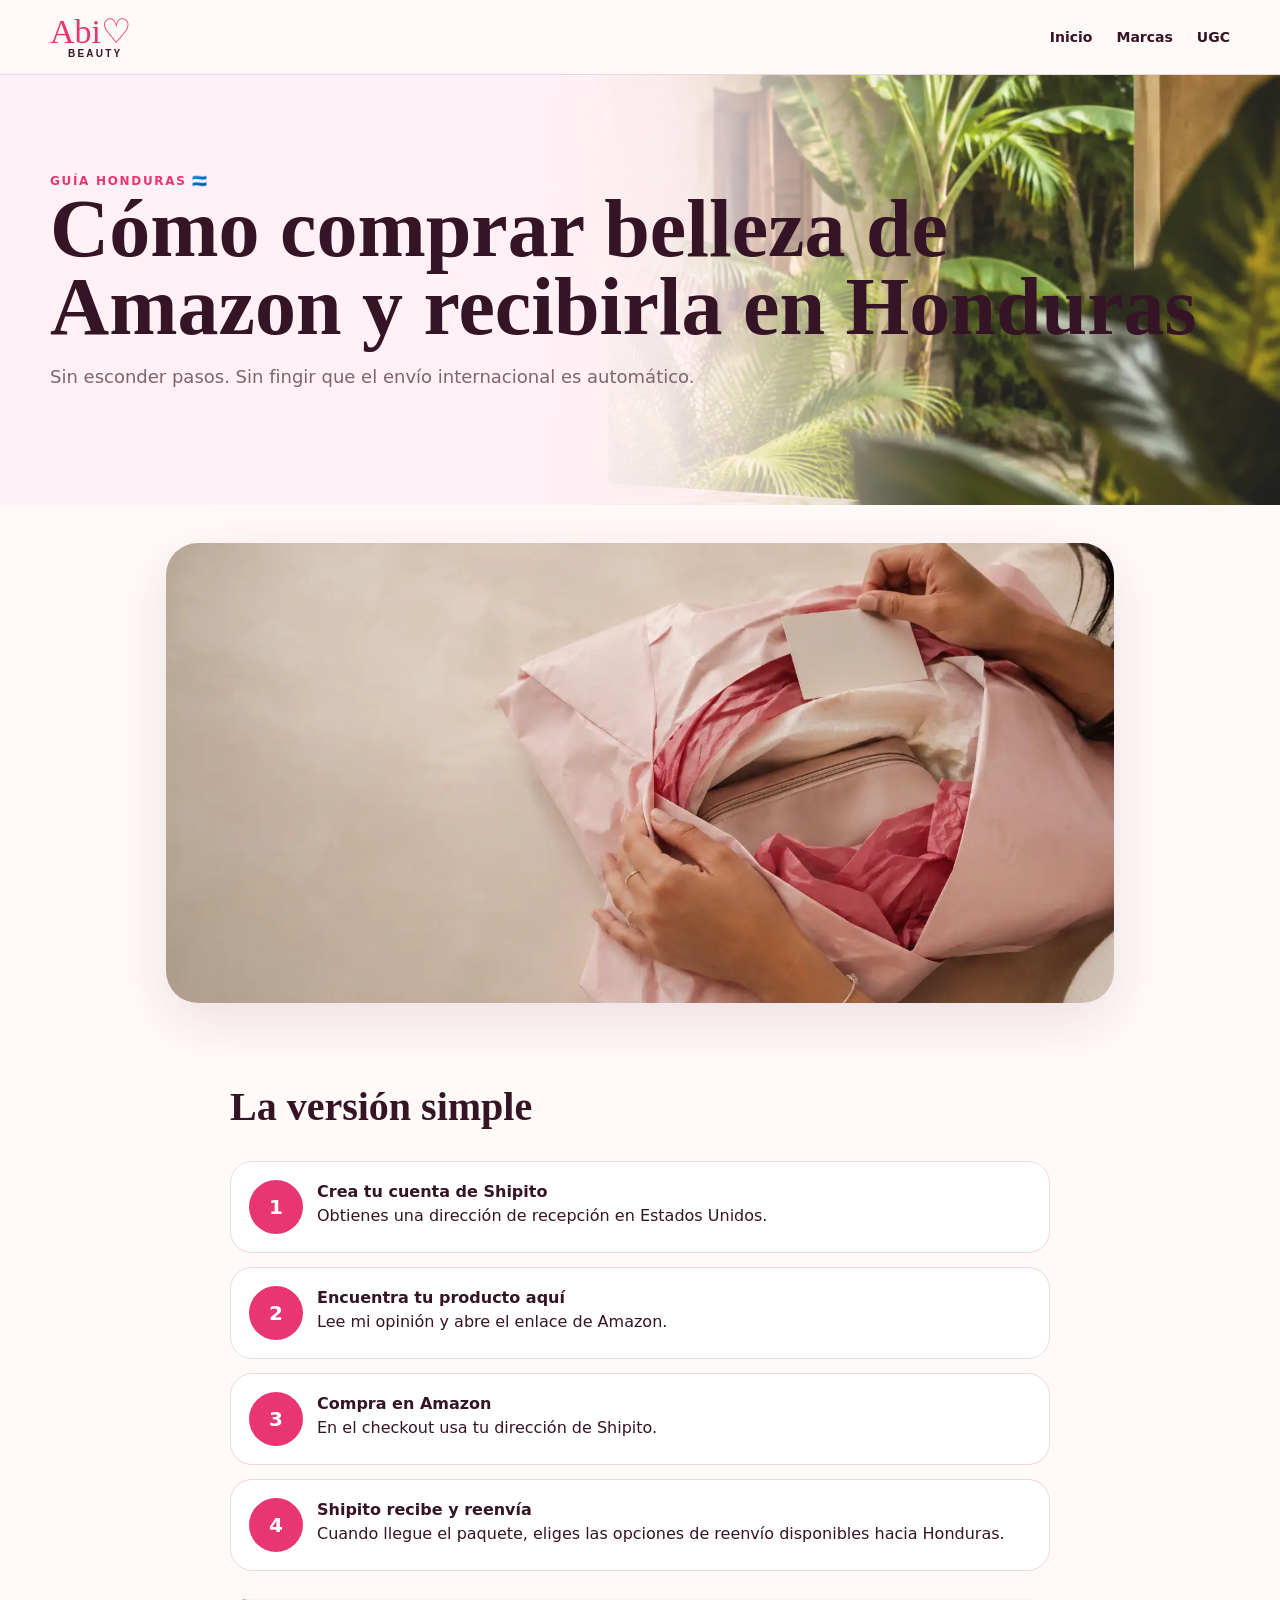
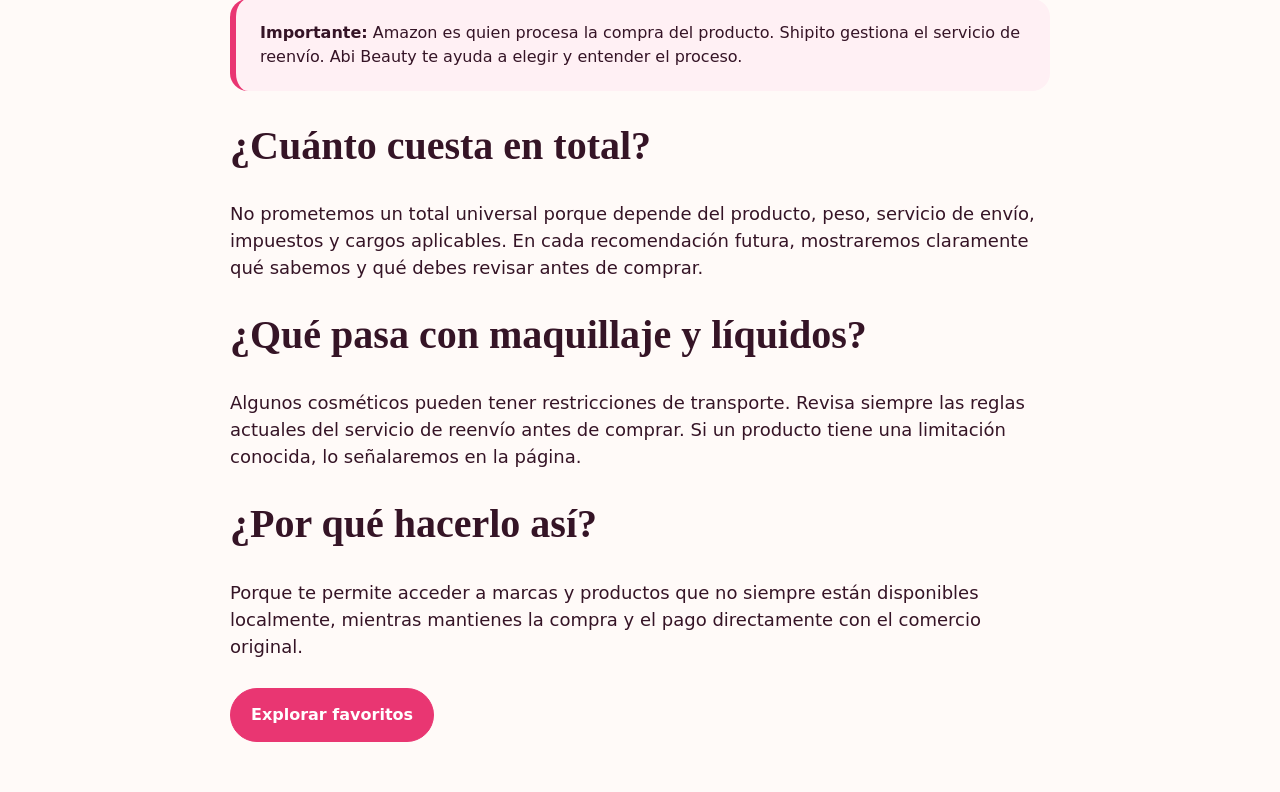
==== how-to-buy.html @ b08b92db "Deploy Abi Beauty static website" ====
<!doctype html>
<html lang="es">
<head>
<meta charset="utf-8">
<meta name="viewport" content="width=device-width,initial-scale=1">
<title>Cómo comprar desde Honduras — Abi Beauty</title>
<link rel="icon" href="assets/illustrations/sparkles.svg" type="image/svg+xml">
<link rel="stylesheet" href="styles.css">
</head>
<body>
<header class="header">
<div class="container nav">
<a class="logo script" href="index.html">Abi♡<small>BEAUTY</small>
</a>
<nav class="links">
<a href="index.html">Inicio</a>
<a href="maybelline.html">Marcas</a>
<a href="ugc.html">UGC</a>
</nav>
<button class="menu">☰</button>
</div>
</header>
<section class="subhero has-photo shipping-hero">
<div class="container">
<div class="eyebrow">Guía Honduras 🇭🇳</div>
<h1>Cómo comprar belleza de Amazon y recibirla en Honduras</h1>
<p class="section-sub">Sin esconder pasos. Sin fingir que el envío internacional es automático.</p>
</div>
</section>
<div class="content-media">
<img src="assets/images/editorial/parcel-unboxing.webp" alt="Paquete de belleza abierto y listo para recibir en Honduras">
</div>
<main class="content">
<h2>La versión simple</h2>
<div class="steps">
<div class="step">
<div class="num">1</div>
<div>
<strong>Crea tu cuenta de Shipito</strong>
<br>Obtienes una dirección de recepción en Estados Unidos.</div>
</div>
<div class="step">
<div class="num">2</div>
<div>
<strong>Encuentra tu producto aquí</strong>
<br>Lee mi opinión y abre el enlace de Amazon.</div>
</div>
<div class="step">
<div class="num">3</div>
<div>
<strong>Compra en Amazon</strong>
<br>En el checkout usa tu dirección de Shipito.</div>
</div>
<div class="step">
<div class="num">4</div>
<div>
<strong>Shipito recibe y reenvía</strong>
<br>Cuando llegue el paquete, eliges las opciones de reenvío disponibles hacia Honduras.</div>
</div>
</div>
<div class="callout">
<strong>Importante:</strong> Amazon es quien procesa la compra del producto. Shipito gestiona el servicio de reenvío. Abi Beauty te ayuda a elegir y entender el proceso.</div>
<h2>¿Cuánto cuesta en total?</h2>
<p>No prometemos un total universal porque depende del producto, peso, servicio de envío, impuestos y cargos aplicables. En cada recomendación futura, mostraremos claramente qué sabemos y qué debes revisar antes de comprar.</p>
<h2>¿Qué pasa con maquillaje y líquidos?</h2>
<p>Algunos cosméticos pueden tener restricciones de transporte. Revisa siempre las reglas actuales del servicio de reenvío antes de comprar. Si un producto tiene una limitación conocida, lo señalaremos en la página.</p>
<h2>¿Por qué hacerlo así?</h2>
<p>Porque te permite acceder a marcas y productos que no siempre están disponibles localmente, mientras mantienes la compra y el pago directamente con el comercio original.</p>
<div class="actions">
<a class="btn" href="index.html#favoritos">Explorar favoritos</a>
</div>
</main>
<script src="script.js">
</script>
</body>
</html>
---- styles.css ----
:root{--ink:#351426;--berry:#8f214e;--hot:#e93672;--rose:#f49ab4;--blush:#fff0f4;--cream:#fffaf8;--gold:#d9a62e;--muted:#7d6470;--line:#efd6de;--white:#fff;--shadow:0 18px 60px rgba(112,35,70,.12)}
*{box-sizing:border-box}
html{scroll-behavior:smooth}
body{margin:0;font-family:Inter,ui-sans-serif,system-ui,-apple-system,BlinkMacSystemFont,"Segoe UI",sans-serif;color:var(--ink);background:var(--cream);line-height:1.5}
.serif{font-family:Georgia,"Times New Roman",serif}
.script{font-family:"Brush Script MT","Segoe Script",cursive}
.container{width:min(1180px,calc(100% - 32px));margin:auto}
.announcement{background:var(--ink);color:white;text-align:center;padding:8px 12px;font-size:13px;letter-spacing:.02em}
.header{position:sticky;top:0;z-index:30;background:rgba(255,250,248,.93);backdrop-filter:blur(16px);border-bottom:1px solid var(--line)}
.nav{display:flex;align-items:center;justify-content:space-between;gap:22px;min-height:74px}
.logo{font-size:34px;color:var(--hot);text-decoration:none;line-height:1}
.logo small{display:block;font:700 10px/1 Inter,sans-serif;letter-spacing:.22em;color:var(--ink);margin-left:18px}
.links{display:flex;gap:24px;align-items:center}
.links a{font-size:14px;font-weight:800;text-decoration:none;color:var(--ink)}
.links a:hover{color:var(--hot)}
.menu{display:none;border:0;background:none;font-size:28px}
.btn{display:inline-flex;align-items:center;justify-content:center;gap:8px;padding:14px 20px;border-radius:999px;border:1px solid var(--hot);background:var(--hot);color:white;font-weight:900;text-decoration:none;transition:.2s}
.btn:hover{transform:translateY(-2px);box-shadow:0 12px 30px rgba(233,54,114,.25)}
.btn.secondary{background:white;color:var(--hot)}
.hero{position:relative;overflow:hidden;background:linear-gradient(90deg,#fff4f7 0 41%,rgba(255,244,247,.9) 48%,rgba(255,244,247,.12) 70%),url('assets/images/editorial/hero-raspberry-gloss.webp') center/cover;min-height:610px}
.hero:after{content:"";position:absolute;inset:auto 0 0;height:150px;background:linear-gradient(transparent,var(--cream))}
.hero .container{position:relative;z-index:2;min-height:610px;display:flex;align-items:center}
.hero-copy{max-width:610px;padding:72px 0 120px}
.kicker{font-weight:900;color:var(--hot);text-transform:uppercase;letter-spacing:.16em;font-size:13px}
.hero h1{font-size:clamp(56px,8vw,108px);line-height:.82;margin:12px 0 22px;text-transform:uppercase;letter-spacing:-.05em}
.hero h1 span{display:block;font-family:"Brush Script MT","Segoe Script",cursive;text-transform:none;font-weight:400;color:var(--hot);font-size:.68em;letter-spacing:0}
.hero p{font-size:20px;max-width:570px}
.actions{display:flex;gap:12px;flex-wrap:wrap;margin-top:28px}
.sticky-note{position:absolute;right:2%;top:54px;background:#fff7e9;padding:24px 22px;width:245px;transform:rotate(3deg);box-shadow:var(--shadow);font-weight:800}
.sticky-note strong{display:block;font-size:29px;line-height:1;color:var(--hot);margin-bottom:12px}
.decor{position:absolute;pointer-events:none;opacity:.95}
.decor.lip{right:25%;bottom:30px;width:80px;transform:rotate(-20deg)}
.decor.compact{right:-20px;bottom:10px;width:170px}
.section{padding:76px 0;position:relative}
.section.pink{background:#fff0f4}
.section.dark{background:var(--ink);color:white}
.section-head{display:flex;align-items:flex-end;justify-content:space-between;gap:16px;margin-bottom:28px}
.eyebrow{color:var(--hot);font-weight:900;text-transform:uppercase;letter-spacing:.14em;font-size:12px}
.section h2{font:700 clamp(38px,5vw,64px)/.98 Georgia,"Times New Roman",serif;margin:6px 0}
.section-sub{max-width:680px;color:var(--muted);font-size:18px}
.dark .section-sub{color:#e7cfd9}
.cards{display:grid;grid-template-columns:repeat(3,1fr);gap:18px}
.story-card{position:relative;min-height:460px;border-radius:28px;overflow:hidden;background:white;box-shadow:var(--shadow)}
.story-card img{width:100%;height:100%;object-fit:cover;position:absolute;inset:0}
.story-card:after{content:"";position:absolute;inset:35% 0 0;background:linear-gradient(transparent,rgba(32,5,19,.9))}
.story-content{position:absolute;z-index:2;left:22px;right:22px;bottom:22px;color:white}
.story-content h3{font-size:28px;line-height:1.05;margin:6px 0}
.play{width:48px;height:48px;border-radius:50%;background:white;color:var(--hot);display:grid;place-items:center;font-weight:900}
.brand-grid{display:grid;grid-template-columns:repeat(6,1fr);gap:14px}
.brand{background:white;border:1px solid var(--line);border-radius:24px;padding:28px 10px;text-align:center;font:700 25px Georgia,serif;box-shadow:0 10px 25px rgba(112,35,70,.06);text-decoration:none;color:var(--ink)}
.brand:hover{transform:translateY(-3px);border-color:var(--rose)}
.beauty-showcase{overflow:hidden;background:linear-gradient(135deg,#fffaf8 0 56%,#f8dfe7 100%)}
.showcase-grid{display:grid;grid-template-columns:.78fr 1.22fr;gap:38px;align-items:center}
.showcase-copy{position:relative;z-index:3;padding:18px 0}
.showcase-copy h2{font-size:clamp(52px,6vw,84px);letter-spacing:-.04em}
.showcase-tags{display:flex;gap:9px;flex-wrap:wrap;margin-top:24px}
.showcase-tags span{padding:9px 13px;border:1px solid #e8bdcb;border-radius:999px;background:rgba(255,255,255,.72);color:var(--berry);font-size:13px;font-weight:900}
.beauty-stage{position:relative;min-height:640px;border-radius:42px;overflow:hidden;isolation:isolate;box-shadow:var(--shadow)}
.beauty-stage:after{content:"";position:absolute;inset:0;z-index:1;background:linear-gradient(90deg,rgba(255,244,238,.28),transparent 44%),linear-gradient(0deg,rgba(53,20,38,.08),transparent 38%);pointer-events:none}
.beauty-stage img{position:absolute;z-index:2;object-fit:contain;filter:drop-shadow(0 16px 22px rgba(69,15,41,.14))}
.beauty-stage .stage-bg{inset:0;width:100%;height:100%;z-index:0;object-fit:cover;filter:none}
.stage-profile{right:-2%;bottom:-10%;width:55%;height:94%}
.stage-mirror{left:4%;top:5%;width:22%;height:39%;transform:rotate(-14deg)}
.stage-pouch{left:7%;bottom:8%;width:37%;height:26%;transform:rotate(2deg)}
.stage-compact{left:35%;bottom:7%;width:22%;height:22%;transform:rotate(8deg)}
.stage-gloss{left:31%;top:22%;width:8%;height:31%;transform:rotate(10deg)}
.stage-lipstick{left:42%;top:30%;width:10%;height:28%;transform:rotate(-8deg)}
.stage-brush{left:19%;top:23%;width:10%;height:37%;transform:rotate(21deg)}
.stage-sparkles{left:43%;top:5%;width:15%;height:18%;filter:none!important}
.stage-heart{left:2%;top:47%;width:13%;height:14%;filter:none!important;transform:rotate(-8deg)}
.split{display:grid;grid-template-columns:1.1fr .9fr;gap:34px;align-items:center}
.human-panel{position:relative;min-height:560px;border-radius:36px;overflow:hidden;background:url('assets/images/editorial/parcel-unboxing.webp') center/cover}
.human-panel .badge{position:absolute;left:24px;bottom:24px;background:white;padding:18px 20px;border-radius:22px;max-width:300px;box-shadow:var(--shadow)}
.steps{display:grid;gap:14px}
.step{display:grid;grid-template-columns:54px 1fr;gap:14px;background:white;padding:18px;border-radius:22px;border:1px solid var(--line)}
.num{width:54px;height:54px;border-radius:50%;background:var(--hot);color:white;display:grid;place-items:center;font-weight:900;font-size:20px}
.product-grid{display:grid;grid-template-columns:repeat(4,1fr);gap:16px}
.product{background:white;border-radius:24px;padding:18px;border:1px solid var(--line);box-shadow:0 10px 30px rgba(112,35,70,.07)}
.product-art{height:190px;border-radius:20px;background:linear-gradient(145deg,#fff5f8,#f7cad8);display:grid;place-items:center;overflow:hidden;position:relative}
.product-art img{width:100%;height:100%;max-height:none;max-width:none;object-fit:cover}
.product h3{font-size:18px;margin:14px 0 6px}
.price{font-weight:900;color:var(--berry);font-size:22px}
.stars{color:var(--gold);font-size:14px}
.note{font-size:12px;color:var(--muted)}
.guide-grid{display:grid;grid-template-columns:repeat(3,1fr);gap:18px}
.guide{background:white;border-radius:24px;overflow:hidden;border:1px solid var(--line)}
.guide img{width:100%;height:220px;object-fit:cover}
.guide .copy{padding:18px}
.trust{display:grid;grid-template-columns:repeat(4,1fr);gap:14px;margin-top:38px}
.trust div{border-top:1px solid rgba(255,255,255,.18);padding-top:18px}
.ugc{display:grid;grid-template-columns:.9fr 1.1fr;gap:30px;align-items:center}
.ugc-photo{min-height:540px;border-radius:34px;background:url('assets/images/editorial/women-getting-ready.webp') center/cover}
.footer{background:#26101e;color:white;padding:52px 0 30px}
.footer-grid{display:grid;grid-template-columns:1.2fr repeat(3,.8fr);gap:30px}
.footer a{color:#f8d9e4;text-decoration:none;display:block;margin:8px 0}
.disclosure{border-top:1px solid rgba(255,255,255,.14);margin-top:32px;padding-top:20px;color:#d8bdc8;font-size:12px}
.subhero{padding:80px 0;background:linear-gradient(135deg,#fff1f5,#fde1e9);position:relative;overflow:hidden}
.subhero.has-photo{min-height:430px;display:flex;align-items:center;background:#fff1f5}
.subhero.has-photo:before{content:"";position:absolute;inset:0;background:linear-gradient(90deg,#fff1f5 0 43%,rgba(255,241,245,.92) 52%,rgba(255,241,245,.12) 76%),var(--subhero-image) center/cover}
.subhero.has-photo .container{position:relative;z-index:1}
.subhero.ugc-hero{--subhero-image:url('assets/images/editorial/women-getting-ready.webp')}
.subhero.shipping-hero{--subhero-image:url('assets/images/editorial/honduran-courtyard.webp')}
.subhero h1{font:700 clamp(46px,7vw,82px)/.95 Georgia,serif;margin:0}
.content{max-width:820px;margin:0 auto;padding:50px 0}
.content h2{font:700 40px/1.05 Georgia,serif}
.content p,.content li{font-size:18px}
.callout{background:#fff0f4;border-left:6px solid var(--hot);padding:22px 24px;border-radius:18px;margin:28px 0}
.product-hero{display:grid;grid-template-columns:1fr 1fr;gap:30px;padding:60px 0}
.product-gallery{background:#fff0f4;border-radius:34px;min-height:560px;display:grid;place-items:center;position:relative;overflow:hidden}
.product-gallery img.main-art{width:100%;height:100%;object-fit:cover}
.product-gallery .portrait{position:absolute;right:20px;bottom:18px;width:180px;height:220px;object-fit:cover;border:8px solid white;transform:rotate(4deg);box-shadow:var(--shadow)}
.product-info h1{font:700 clamp(42px,5vw,72px)/.98 Georgia,serif;margin:8px 0}
.tabs{display:flex;gap:10px;flex-wrap:wrap;margin:28px 0}
.pill{border:1px solid var(--line);background:white;border-radius:999px;padding:10px 14px;font-weight:800}
.proscons{display:grid;grid-template-columns:1fr 1fr;gap:18px}
.panel{background:white;border:1px solid var(--line);border-radius:22px;padding:22px}
.brand-hero{display:grid;grid-template-columns:1fr 1fr;min-height:520px;background:#fff0f4}
.brand-copy{padding:70px max(30px,calc((100vw - 1180px)/2));padding-right:40px}
.brand-photo{background:url('assets/images/editorial/mascara-application.webp') center/cover}
.quote{font:700 34px/1.15 Georgia,serif;color:var(--berry)}
.ugc-grid{display:grid;grid-template-columns:repeat(3,1fr);gap:16px;margin-top:28px}
.ugc-grid img{width:100%;height:260px;object-fit:cover;border-radius:24px}
.content-media{max-width:980px;margin:38px auto 0;padding:0 16px}
.content-media img{display:block;width:100%;max-height:460px;object-fit:cover;border-radius:32px;box-shadow:var(--shadow)}
@media(max-width:900px){.links{display:none}
.menu{display:block}
.links.open{display:flex;position:absolute;left:16px;right:16px;top:74px;flex-direction:column;background:white;padding:24px;border-radius:18px;box-shadow:var(--shadow);align-items:flex-start}
.hero{background:linear-gradient(180deg,rgba(255,244,247,.98) 0 43%,rgba(255,244,247,.18) 66%),url('assets/images/editorial/mobile-vanity.webp') center/cover;min-height:760px}
.hero .container{min-height:760px;align-items:flex-start}
.hero-copy{padding-top:70px;max-width:100%}
.sticky-note{display:none}
.hero h1{font-size:64px}
.cards,.guide-grid{grid-template-columns:1fr}
.brand-grid{grid-template-columns:repeat(3,1fr)}
.split,.ugc,.product-hero,.brand-hero,.showcase-grid{grid-template-columns:1fr}
.beauty-stage{min-height:620px}
.product-grid{grid-template-columns:repeat(2,1fr)}
.trust{grid-template-columns:repeat(2,1fr)}
.footer-grid{grid-template-columns:1fr 1fr}
.brand-photo{min-height:420px}
.human-panel{min-height:480px}
.subhero.has-photo{min-height:600px;align-items:flex-start}
.subhero.has-photo:before{background:linear-gradient(180deg,rgba(255,241,245,.98) 0 42%,rgba(255,241,245,.2) 68%),var(--subhero-image) center/cover}
.ugc-grid{grid-template-columns:1fr 1fr}
}
@media(max-width:560px){.container{width:min(100% - 22px,1180px)}
.brand-copy{min-width:0;padding:56px 22px}
.brand-copy h1{font-size:clamp(48px,14vw,58px)!important}
.brand-photo{min-width:0}
.announcement{font-size:11px}
.hero h1{font-size:52px}
.hero p{font-size:17px}
.section{padding:56px 0}
.section-head{align-items:flex-start;flex-direction:column}
.brand-grid{grid-template-columns:repeat(2,1fr)}
.brand{font-size:21px;padding:24px 8px}
.product-grid{grid-template-columns:1fr 1fr;gap:10px}
.product{padding:11px;border-radius:18px}
.product-art{height:150px}
.product-art img{max-height:125px}
.product-art img{max-height:none}
.product h3{font-size:15px}
.btn{width:100%}
.actions .btn{width:auto}
.trust{grid-template-columns:1fr}
.footer-grid{grid-template-columns:1fr}
.proscons{grid-template-columns:1fr}
.ugc-photo{min-height:450px}
.human-panel{min-height:450px}
.story-card{min-height:410px}
.product-hero{padding-top:24px}
.product-gallery{min-height:420px}
.product-gallery img.main-art{height:290px}
.product-gallery .portrait{width:130px;height:160px}
.ugc-grid{grid-template-columns:1fr}
.ugc-grid img{height:320px}
.beauty-stage{min-height:510px;border-radius:28px}
.stage-profile{width:61%;right:-8%}
.stage-mirror{width:25%}
.stage-pouch{width:41%}
.stage-compact{left:33%;width:25%}
.stage-gloss{left:29%;width:9%}
.stage-lipstick{left:41%;width:11%}
.stage-brush{left:16%;width:11%}
}
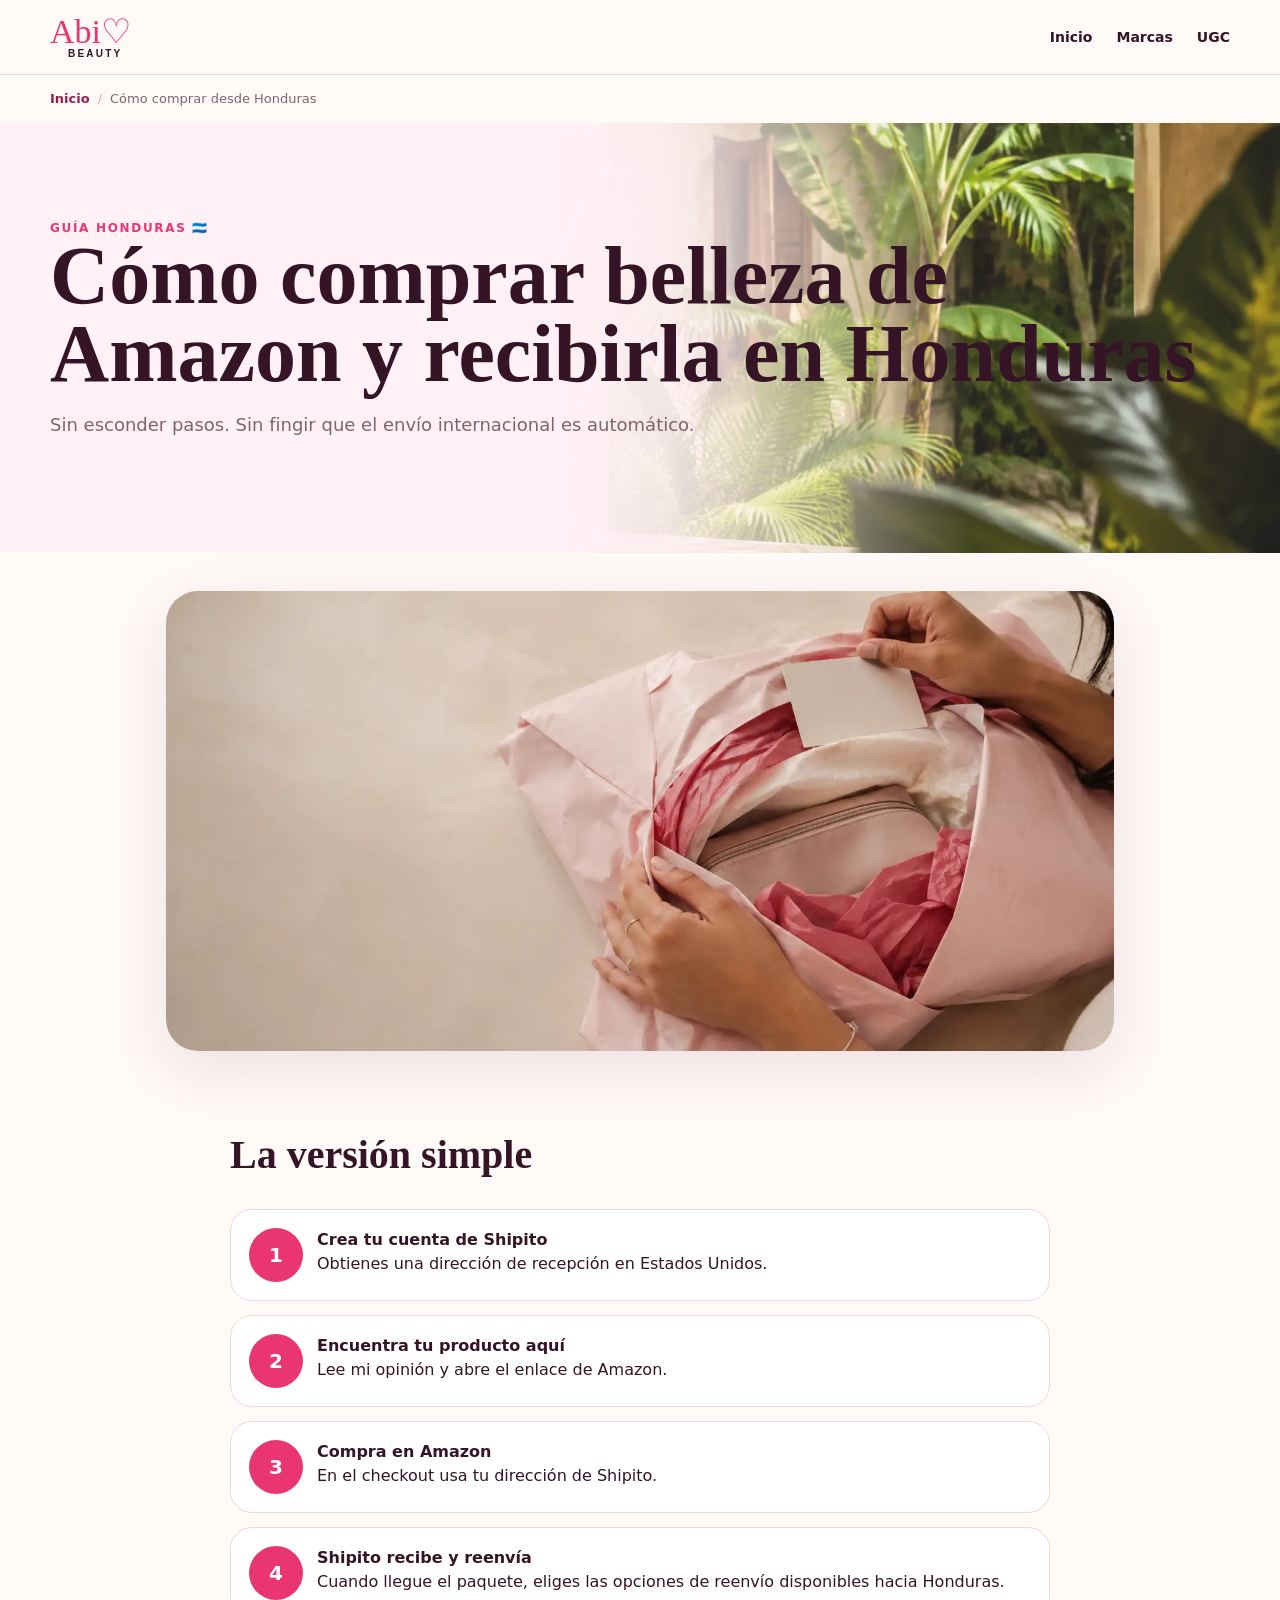
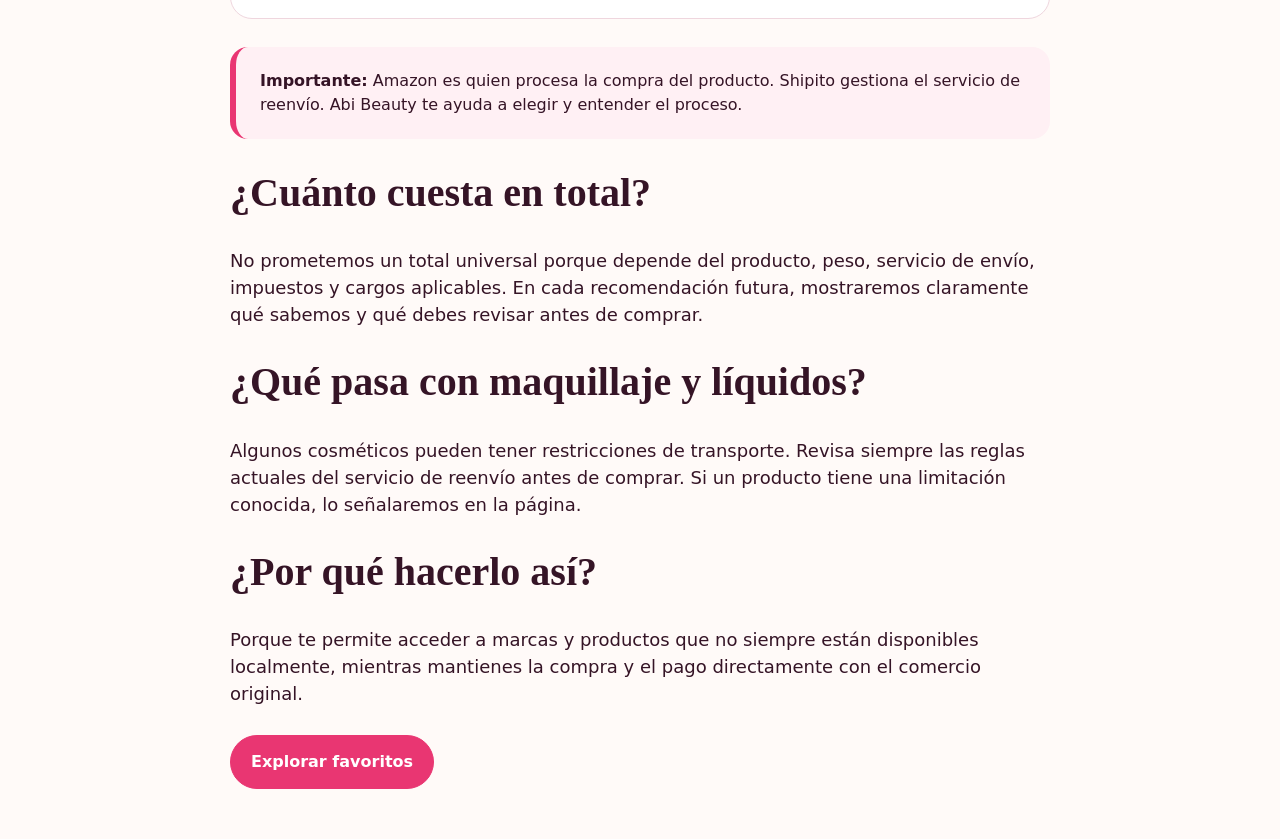
==== commit fdef0ef7: "Add technical SEO foundation" ====
--- a/how-to-buy.html
+++ b/how-to-buy.html
@@ -5,6 +5,13 @@
 <meta name="viewport" content="width=device-width,initial-scale=1">
 <title>Cómo comprar desde Honduras — Abi Beauty</title>
 <link rel="icon" href="assets/illustrations/sparkles.svg" type="image/svg+xml">
+<meta name="description" content="Guía clara para comprar productos de belleza en Amazon, usar un servicio de reenvío y recibir pedidos en Honduras.">
+<link rel="canonical" href="https://abi-beauty-honduras.vercel.app/how-to-buy">
+<meta property="og:locale" content="es_HN"><meta property="og:type" content="article"><meta property="og:site_name" content="Abi Beauty">
+<meta property="og:title" content="Cómo comprar desde Honduras — Abi Beauty"><meta property="og:description" content="Guía clara para comprar belleza en Amazon y recibir pedidos en Honduras mediante un servicio de reenvío."><meta property="og:url" content="https://abi-beauty-honduras.vercel.app/how-to-buy"><meta property="og:image" content="https://abi-beauty-honduras.vercel.app/assets/images/editorial/parcel-unboxing.webp">
+<meta name="twitter:card" content="summary_large_image"><meta name="twitter:title" content="Cómo comprar desde Honduras — Abi Beauty"><meta name="twitter:description" content="Guía clara para comprar belleza en Amazon y recibir pedidos en Honduras mediante un servicio de reenvío."><meta name="twitter:image" content="https://abi-beauty-honduras.vercel.app/assets/images/editorial/parcel-unboxing.webp">
+<script type="application/ld+json">{"@context":"https://schema.org","@type":"WebPage","@id":"https://abi-beauty-honduras.vercel.app/how-to-buy#webpage","url":"https://abi-beauty-honduras.vercel.app/how-to-buy","name":"Cómo comprar desde Honduras — Abi Beauty","description":"Guía para comprar productos de belleza en Amazon y recibirlos en Honduras mediante un servicio de reenvío.","inLanguage":"es-HN","isPartOf":{"@id":"https://abi-beauty-honduras.vercel.app/#website"}}</script>
+<script type="application/ld+json">{"@context":"https://schema.org","@type":"BreadcrumbList","itemListElement":[{"@type":"ListItem","position":1,"name":"Inicio","item":"https://abi-beauty-honduras.vercel.app/"},{"@type":"ListItem","position":2,"name":"Cómo comprar desde Honduras","item":"https://abi-beauty-honduras.vercel.app/how-to-buy"}]}</script>
 <link rel="stylesheet" href="styles.css">
 </head>
 <body>
@@ -20,6 +27,7 @@
 <button class="menu">☰</button>
 </div>
 </header>
+<nav class="breadcrumbs container" aria-label="Migas de pan"><ol><li><a href="index.html">Inicio</a></li><li aria-current="page">Cómo comprar desde Honduras</li></ol></nav>
 <section class="subhero has-photo shipping-hero">
 <div class="container">
 <div class="eyebrow">Guía Honduras 🇭🇳</div>
@@ -28,7 +36,7 @@
 </div>
 </section>
 <div class="content-media">
-<img src="assets/images/editorial/parcel-unboxing.webp" alt="Paquete de belleza abierto y listo para recibir en Honduras">
+<img src="assets/images/editorial/parcel-unboxing.webp" alt="Paquete de belleza abierto y listo para recibir en Honduras" width="1536" height="1024" fetchpriority="high" decoding="async">
 </div>
 <main class="content">
 <h2>La versión simple</h2>
@@ -70,6 +78,7 @@
 <a class="btn" href="index.html#favoritos">Explorar favoritos</a>
 </div>
 </main>
+<script src="data/affiliate-links.js"></script>
 <script src="script.js">
 </script>
 </body>
--- a/styles.css
+++ b/styles.css
@@ -1,7 +1,7 @@
 :root{--ink:#351426;--berry:#8f214e;--hot:#e93672;--rose:#f49ab4;--blush:#fff0f4;--cream:#fffaf8;--gold:#d9a62e;--muted:#7d6470;--line:#efd6de;--white:#fff;--shadow:0 18px 60px rgba(112,35,70,.12)}
 *{box-sizing:border-box}
-html{scroll-behavior:smooth}
-body{margin:0;font-family:Inter,ui-sans-serif,system-ui,-apple-system,BlinkMacSystemFont,"Segoe UI",sans-serif;color:var(--ink);background:var(--cream);line-height:1.5}
+html{scroll-behavior:smooth;overflow-x:clip}
+body{margin:0;overflow-x:hidden;font-family:Inter,ui-sans-serif,system-ui,-apple-system,BlinkMacSystemFont,"Segoe UI",sans-serif;color:var(--ink);background:var(--cream);line-height:1.5}
 .serif{font-family:Georgia,"Times New Roman",serif}
 .script{font-family:"Brush Script MT","Segoe Script",cursive}
 .container{width:min(1180px,calc(100% - 32px));margin:auto}
@@ -183,3 +183,12 @@
 .stage-lipstick{left:41%;width:11%}
 .stage-brush{left:16%;width:11%}
 }
+.sr-only{position:absolute;width:1px;height:1px;padding:0;margin:-1px;overflow:hidden;clip:rect(0,0,0,0);white-space:nowrap;border:0}
+.is-disabled,.is-pending{cursor:not-allowed;opacity:.62}
+.btn.is-disabled{display:inline-flex;user-select:none}
+.footer-pending{display:block;opacity:.72;margin-top:8px}
+.breadcrumbs{padding:14px 0;font-size:13px;color:var(--muted)}
+.breadcrumbs ol{display:flex;gap:8px;align-items:center;flex-wrap:wrap;list-style:none;margin:0;padding:0}
+.breadcrumbs li+li:before{content:"/";margin-right:8px;color:var(--rose)}
+.breadcrumbs a{color:var(--berry);font-weight:800;text-decoration:none}
+.breadcrumbs a:hover{text-decoration:underline}
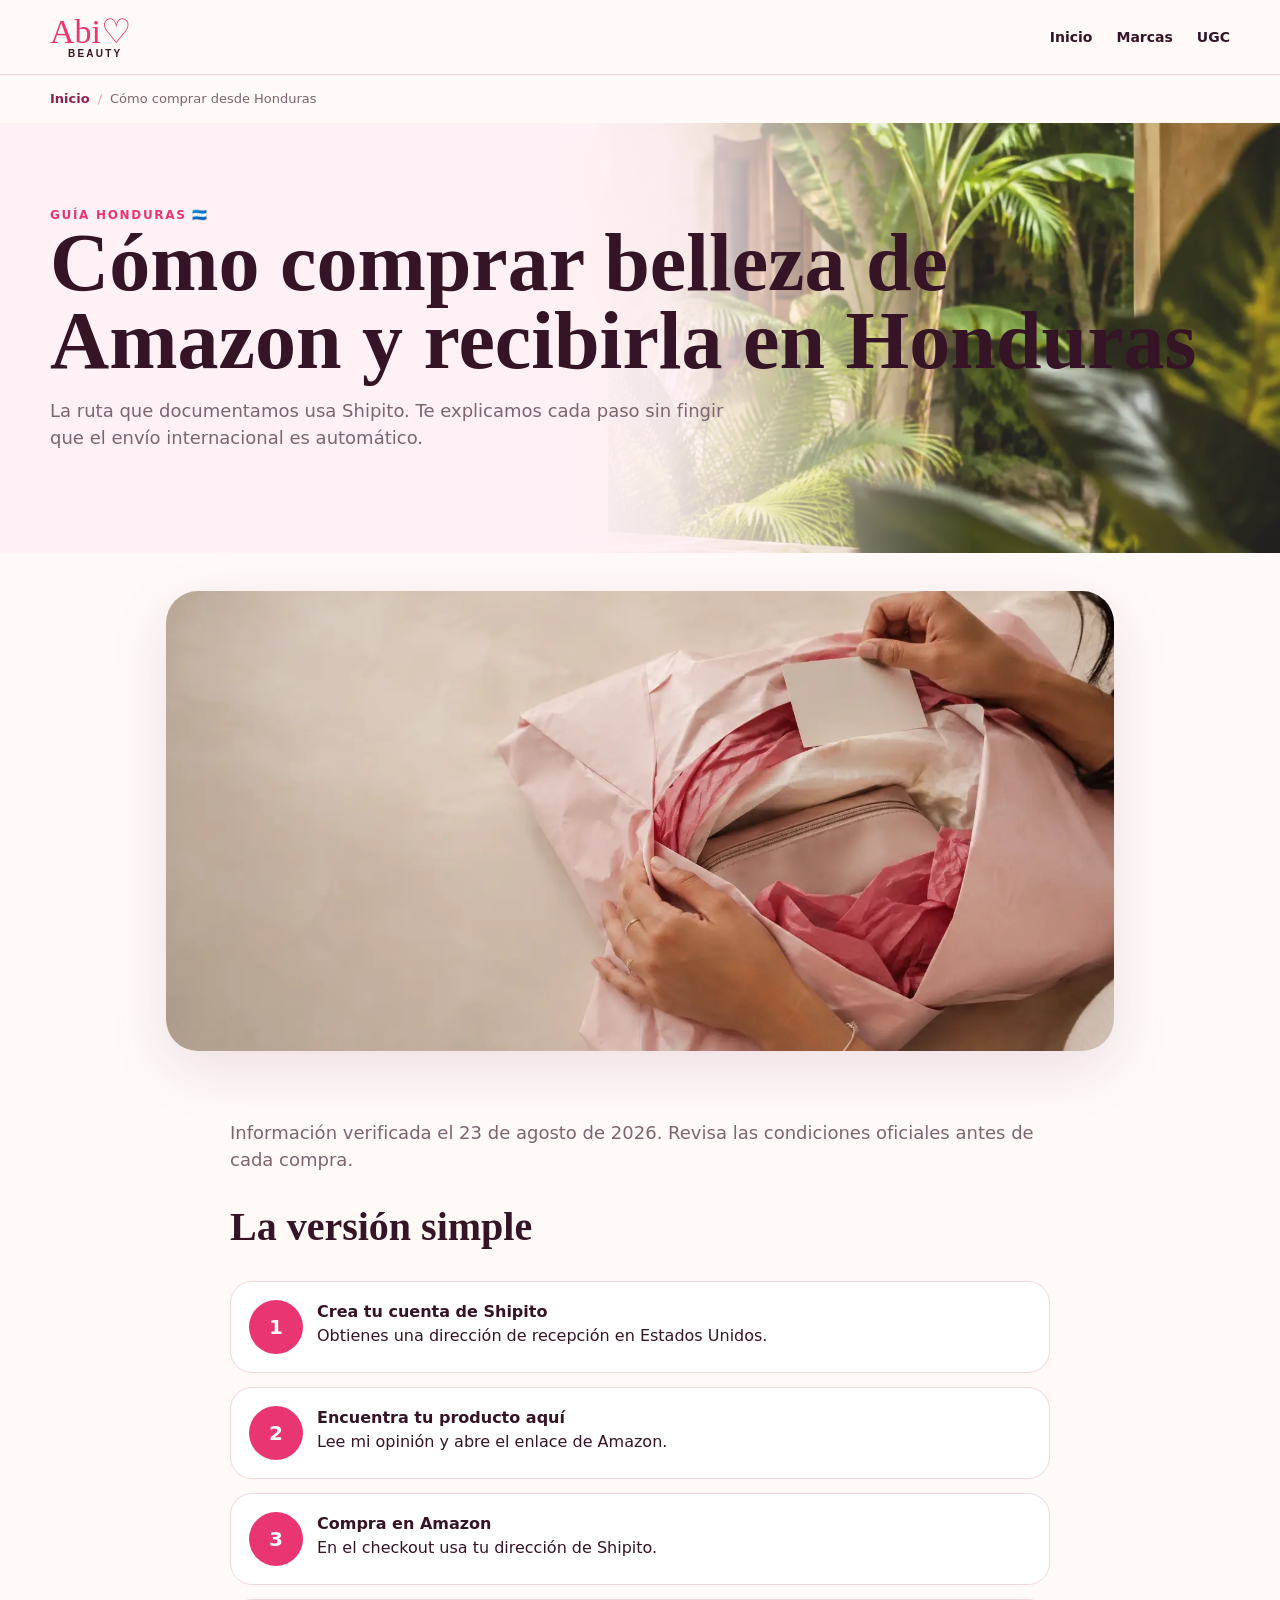
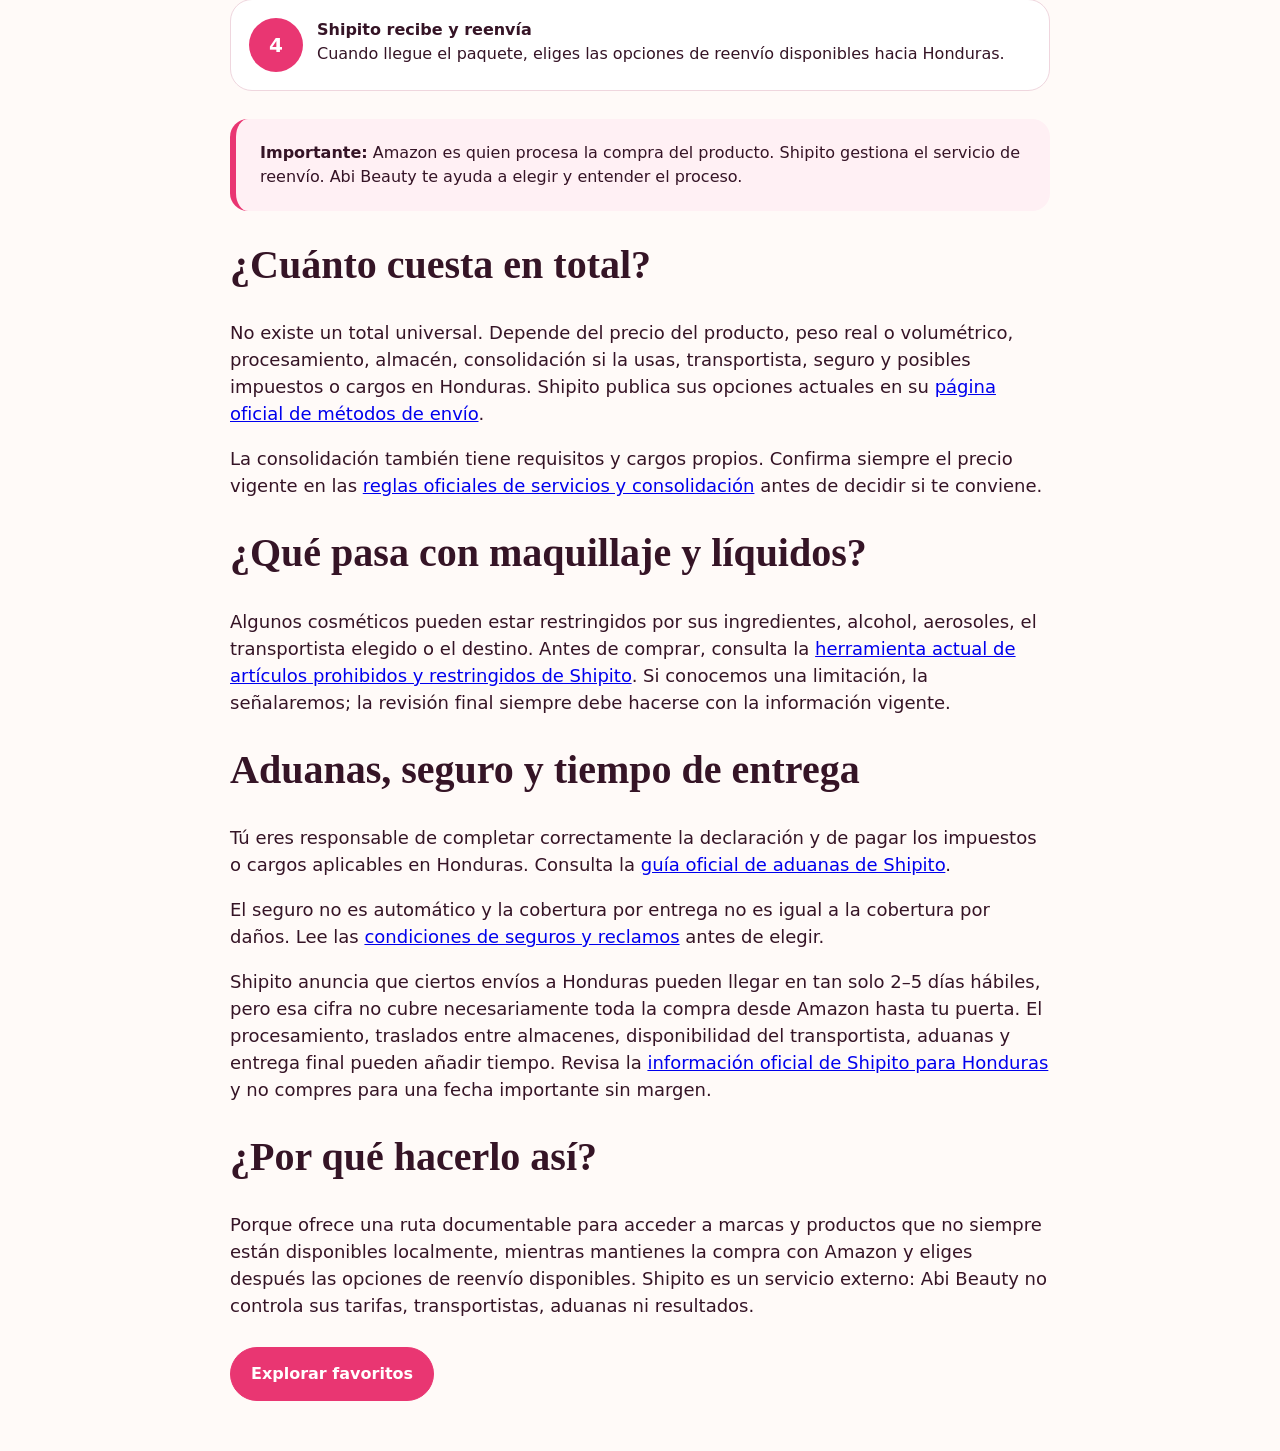
==== commit 55786e9a: "Reframe homepage and document Shipito route" ====
--- a/how-to-buy.html
+++ b/how-to-buy.html
@@ -5,12 +5,12 @@
 <meta name="viewport" content="width=device-width,initial-scale=1">
 <title>Cómo comprar desde Honduras — Abi Beauty</title>
 <link rel="icon" href="assets/illustrations/sparkles.svg" type="image/svg+xml">
-<meta name="description" content="Guía clara para comprar productos de belleza en Amazon, usar un servicio de reenvío y recibir pedidos en Honduras.">
+<meta name="description" content="Aprende a comprar maquillaje en Amazon desde Honduras usando Shipito: dirección en EE. UU., declaración, envío, restricciones y costos.">
 <link rel="canonical" href="https://abi-beauty-honduras.vercel.app/how-to-buy">
 <meta property="og:locale" content="es_HN"><meta property="og:type" content="article"><meta property="og:site_name" content="Abi Beauty">
-<meta property="og:title" content="Cómo comprar desde Honduras — Abi Beauty"><meta property="og:description" content="Guía clara para comprar belleza en Amazon y recibir pedidos en Honduras mediante un servicio de reenvío."><meta property="og:url" content="https://abi-beauty-honduras.vercel.app/how-to-buy"><meta property="og:image" content="https://abi-beauty-honduras.vercel.app/assets/images/editorial/parcel-unboxing.webp">
-<meta name="twitter:card" content="summary_large_image"><meta name="twitter:title" content="Cómo comprar desde Honduras — Abi Beauty"><meta name="twitter:description" content="Guía clara para comprar belleza en Amazon y recibir pedidos en Honduras mediante un servicio de reenvío."><meta name="twitter:image" content="https://abi-beauty-honduras.vercel.app/assets/images/editorial/parcel-unboxing.webp">
-<script type="application/ld+json">{"@context":"https://schema.org","@type":"WebPage","@id":"https://abi-beauty-honduras.vercel.app/how-to-buy#webpage","url":"https://abi-beauty-honduras.vercel.app/how-to-buy","name":"Cómo comprar desde Honduras — Abi Beauty","description":"Guía para comprar productos de belleza en Amazon y recibirlos en Honduras mediante un servicio de reenvío.","inLanguage":"es-HN","isPartOf":{"@id":"https://abi-beauty-honduras.vercel.app/#website"}}</script>
+<meta property="og:title" content="Cómo comprar desde Honduras — Abi Beauty"><meta property="og:description" content="Guía clara para comprar maquillaje en Amazon y gestionar el reenvío a Honduras con Shipito."><meta property="og:url" content="https://abi-beauty-honduras.vercel.app/how-to-buy"><meta property="og:image" content="https://abi-beauty-honduras.vercel.app/assets/images/editorial/parcel-unboxing.webp">
+<meta name="twitter:card" content="summary_large_image"><meta name="twitter:title" content="Cómo comprar desde Honduras — Abi Beauty"><meta name="twitter:description" content="Guía clara para comprar maquillaje en Amazon y gestionar el reenvío a Honduras con Shipito."><meta name="twitter:image" content="https://abi-beauty-honduras.vercel.app/assets/images/editorial/parcel-unboxing.webp">
+<script type="application/ld+json">{"@context":"https://schema.org","@type":"WebPage","@id":"https://abi-beauty-honduras.vercel.app/how-to-buy#webpage","url":"https://abi-beauty-honduras.vercel.app/how-to-buy","name":"Cómo comprar desde Honduras — Abi Beauty","description":"Guía para comprar maquillaje en Amazon y gestionar el reenvío a Honduras con Shipito.","inLanguage":"es-HN","dateModified":"2026-08-23","isPartOf":{"@id":"https://abi-beauty-honduras.vercel.app/#website"}}</script>
 <script type="application/ld+json">{"@context":"https://schema.org","@type":"BreadcrumbList","itemListElement":[{"@type":"ListItem","position":1,"name":"Inicio","item":"https://abi-beauty-honduras.vercel.app/"},{"@type":"ListItem","position":2,"name":"Cómo comprar desde Honduras","item":"https://abi-beauty-honduras.vercel.app/how-to-buy"}]}</script>
 <link rel="stylesheet" href="styles.css">
 </head>
@@ -32,13 +32,14 @@
 <div class="container">
 <div class="eyebrow">Guía Honduras 🇭🇳</div>
 <h1>Cómo comprar belleza de Amazon y recibirla en Honduras</h1>
-<p class="section-sub">Sin esconder pasos. Sin fingir que el envío internacional es automático.</p>
+<p class="section-sub">La ruta que documentamos usa Shipito. Te explicamos cada paso sin fingir que el envío internacional es automático.</p>
 </div>
 </section>
 <div class="content-media">
 <img src="assets/images/editorial/parcel-unboxing.webp" alt="Paquete de belleza abierto y listo para recibir en Honduras" width="1536" height="1024" fetchpriority="high" decoding="async">
 </div>
 <main class="content">
+<p class="note">Información verificada el 23 de agosto de 2026. Revisa las condiciones oficiales antes de cada compra.</p>
 <h2>La versión simple</h2>
 <div class="steps">
 <div class="step">
@@ -69,11 +70,16 @@
 <div class="callout">
 <strong>Importante:</strong> Amazon es quien procesa la compra del producto. Shipito gestiona el servicio de reenvío. Abi Beauty te ayuda a elegir y entender el proceso.</div>
 <h2>¿Cuánto cuesta en total?</h2>
-<p>No prometemos un total universal porque depende del producto, peso, servicio de envío, impuestos y cargos aplicables. En cada recomendación futura, mostraremos claramente qué sabemos y qué debes revisar antes de comprar.</p>
+<p>No existe un total universal. Depende del precio del producto, peso real o volumétrico, procesamiento, almacén, consolidación si la usas, transportista, seguro y posibles impuestos o cargos en Honduras. Shipito publica sus opciones actuales en su <a href="https://www.shipito.com/en/help/postage" rel="noopener noreferrer">página oficial de métodos de envío</a>.</p>
+<p>La consolidación también tiene requisitos y cargos propios. Confirma siempre el precio vigente en las <a href="https://www.shipito.com/en/help/faq/services" rel="noopener noreferrer">reglas oficiales de servicios y consolidación</a> antes de decidir si te conviene.</p>
 <h2>¿Qué pasa con maquillaje y líquidos?</h2>
-<p>Algunos cosméticos pueden tener restricciones de transporte. Revisa siempre las reglas actuales del servicio de reenvío antes de comprar. Si un producto tiene una limitación conocida, lo señalaremos en la página.</p>
+<p>Algunos cosméticos pueden estar restringidos por sus ingredientes, alcohol, aerosoles, el transportista elegido o el destino. Antes de comprar, consulta la <a href="https://www.shipito.com/en/help/tutorials/prohibited-items" rel="noopener noreferrer">herramienta actual de artículos prohibidos y restringidos de Shipito</a>. Si conocemos una limitación, la señalaremos; la revisión final siempre debe hacerse con la información vigente.</p>
+<h2>Aduanas, seguro y tiempo de entrega</h2>
+<p>Tú eres responsable de completar correctamente la declaración y de pagar los impuestos o cargos aplicables en Honduras. Consulta la <a href="https://www.shipito.com/en/help/faq/customs" rel="noopener noreferrer">guía oficial de aduanas de Shipito</a>.</p>
+<p>El seguro no es automático y la cobertura por entrega no es igual a la cobertura por daños. Lee las <a href="https://www.shipito.com/en/help/faq/claims" rel="noopener noreferrer">condiciones de seguros y reclamos</a> antes de elegir.</p>
+<p>Shipito anuncia que ciertos envíos a Honduras pueden llegar en tan solo 2–5 días hábiles, pero esa cifra no cubre necesariamente toda la compra desde Amazon hasta tu puerta. El procesamiento, traslados entre almacenes, disponibilidad del transportista, aduanas y entrega final pueden añadir tiempo. Revisa la <a href="https://www.shipito.com/en/buy-from-US-ship-to-Honduras" rel="noopener noreferrer">información oficial de Shipito para Honduras</a> y no compres para una fecha importante sin margen.</p>
 <h2>¿Por qué hacerlo así?</h2>
-<p>Porque te permite acceder a marcas y productos que no siempre están disponibles localmente, mientras mantienes la compra y el pago directamente con el comercio original.</p>
+<p>Porque ofrece una ruta documentable para acceder a marcas y productos que no siempre están disponibles localmente, mientras mantienes la compra con Amazon y eliges después las opciones de reenvío disponibles. Shipito es un servicio externo: Abi Beauty no controla sus tarifas, transportistas, aduanas ni resultados.</p>
 <div class="actions">
 <a class="btn" href="index.html#favoritos">Explorar favoritos</a>
 </div>
